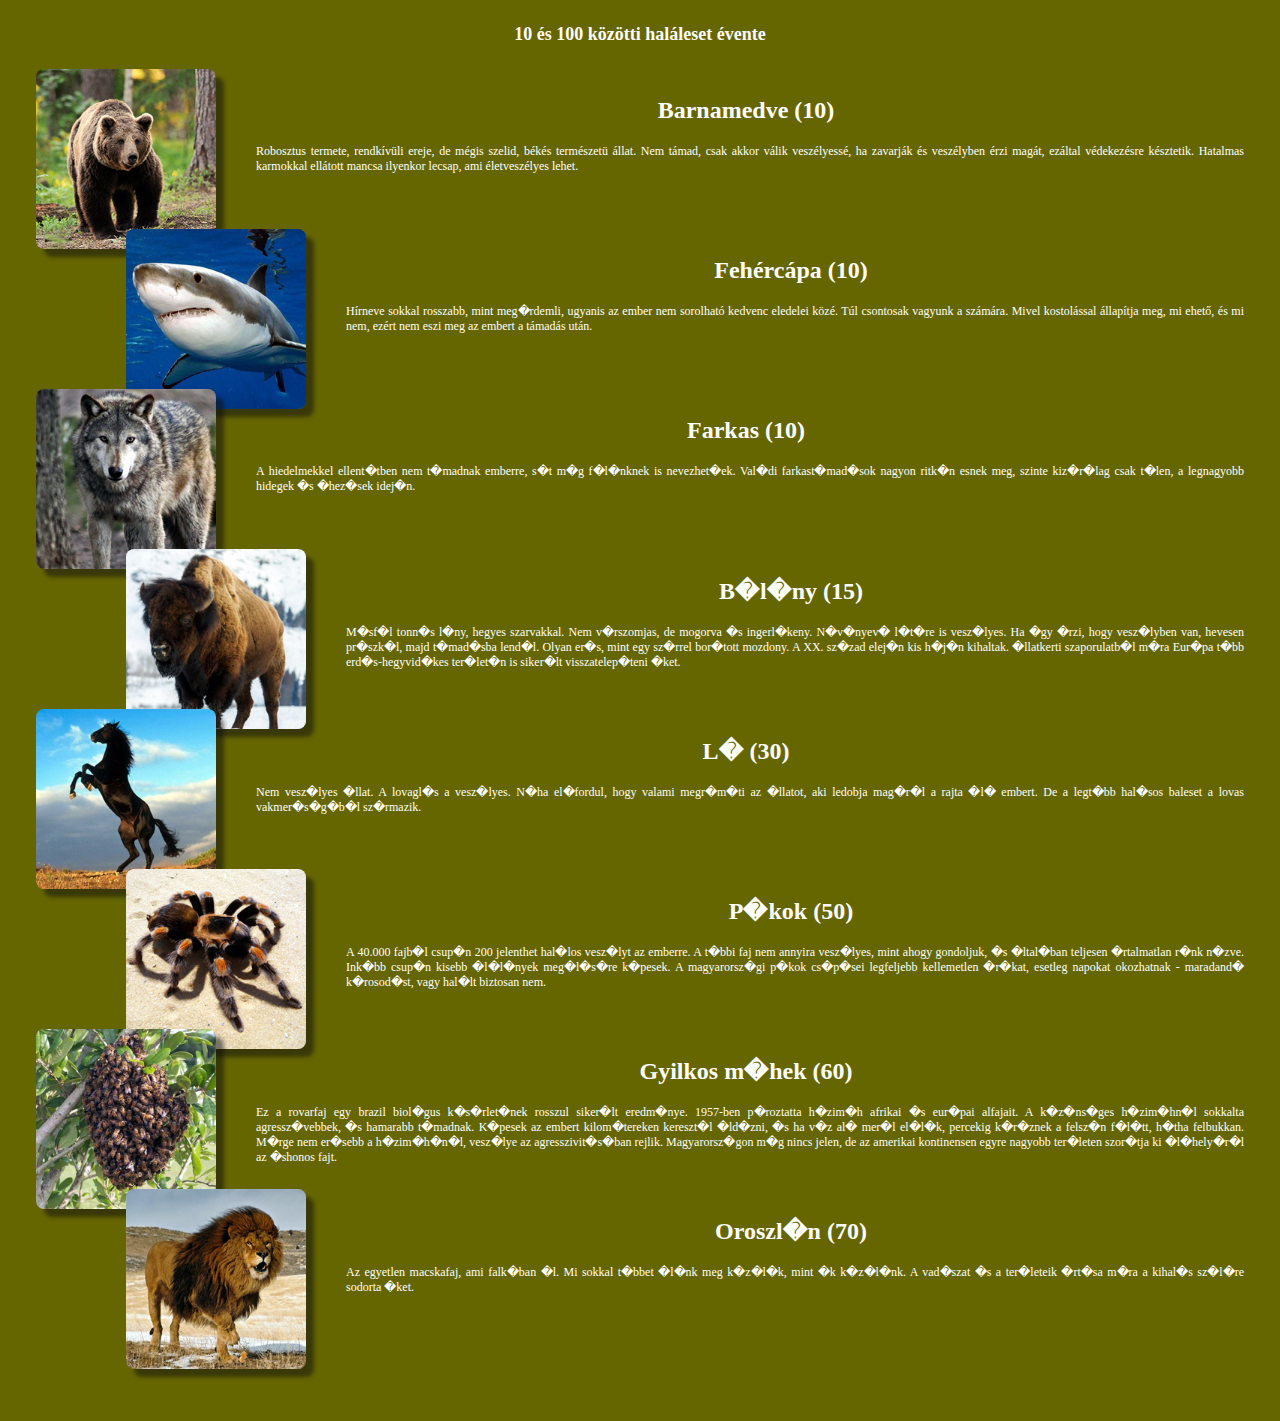
==== 1.htm @ 4e66e091 "first commit" ====
<!DOCTYPE html>
<html>

<head>
    <link type='text/css' rel='stylesheet' href='allat.css'>
    <meta name='robots' content='noindex'>
</head>


<body id='belso' style=' background-color: #660; '>


    <h1>10 és 100 közötti haláleset évente</h1>

    <div id='lista'>

	<div>
		<img src='kep/barnamedve.jpg'>
		<h2>Barnamedve (10)</h2>
		<p>
			Robosztus termete, rendkívüli ereje, de mégis szelid, békés természetü állat. 
			Nem támad, csak akkor válik veszélyessé, ha zavarják és veszélyben érzi magát, 
			ezáltal védekezésre késztetik. Hatalmas karmokkal ellátott mancsa ilyenkor 
			lecsap, ami életveszélyes lehet.
		</p>
	</div>

	<div>
		<img src='kep/fehercapa.jpg'>
		<h2>Fehércápa (10)</h2>
		<p>
			Hírneve sokkal rosszabb, mint meg�rdemli, ugyanis az ember nem sorolható kedvenc 
			eledelei közé. Túl csontosak vagyunk a számára. Mivel kostolással állapítja meg, 
			mi ehető, és mi nem, ezért nem eszi meg az embert a támadás után.
		</p>
	</div>

	<div>
		<img src='kep/farkas.jpg'>
		<h2>Farkas (10)</h2>
		<p>
			A hiedelmekkel ellent�tben nem t�madnak emberre, s�t m�g f�l�nknek is nevezhet�ek.
			Val�di farkast�mad�sok nagyon ritk�n esnek meg, szinte kiz�r�lag csak t�len, a 
			legnagyobb hidegek �s �hez�sek idej�n.
		</p>
	</div>

	<div>
		<img src='kep/boleny.jpg'>
		<h2>B�l�ny (15)</h2>
		<p>
			M�sf�l tonn�s l�ny, hegyes szarvakkal. Nem v�rszomjas, de mogorva �s ingerl�keny. 
			N�v�nyev� l�t�re is vesz�lyes. Ha �gy �rzi, hogy vesz�lyben van, hevesen pr�szk�l, 
			majd t�mad�sba lend�l. Olyan er�s, mint egy sz�rrel bor�tott mozdony. A XX. sz�zad 
			elej�n kis h�j�n kihaltak. �llatkerti szaporulatb�l m�ra Eur�pa t�bb erd�s-hegyvid�kes
			ter�let�n is siker�lt visszatelep�teni �ket.
 		</p>
	</div>

	<div>
		<img src='kep/lo.jpg'>
		<h2>L� (30)</h2>
		<p>
			Nem vesz�lyes �llat. A lovagl�s a vesz�lyes. N�ha el�fordul, hogy valami megr�m�ti 
			az �llatot, aki ledobja mag�r�l a rajta �l� embert. De a legt�bb hal�sos baleset a 
			lovas vakmer�s�g�b�l sz�rmazik.
		</p>
	</div>

	<div>
		<img src='kep/pok.jpg'>
		<h2>P�kok (50)</h2>
		<p>
			A 40.000 fajb�l csup�n 200 jelenthet hal�los vesz�lyt az emberre. A t�bbi faj nem 
			annyira vesz�lyes, mint ahogy gondoljuk, �s �ltal�ban teljesen �rtalmatlan r�nk 
			n�zve. Ink�bb csup�n kisebb �l�l�nyek meg�l�s�re k�pesek. A magyarorsz�gi p�kok 
			cs�p�sei legfeljebb kellemetlen �r�kat, esetleg napokat okozhatnak - maradand� 
			k�rosod�st, vagy hal�lt biztosan nem.
		</p>
	</div>

	<div>
		<img src='kep/mehek.jpg'>
		<h2>Gyilkos m�hek (60)</h2>
		<p>
			Ez a rovarfaj egy brazil biol�gus k�s�rlet�nek rosszul siker�lt eredm�nye. 1957-ben 
			p�roztatta h�zim�h afrikai �s eur�pai alfajait. A k�z�ns�ges h�zim�hn�l sokkalta 
			agressz�vebbek, �s hamarabb t�madnak. K�pesek az embert kilom�tereken kereszt�l 
			�ld�zni, �s ha v�z al� mer�l el�l�k, percekig k�r�znek a felsz�n f�l�tt, h�tha 
			felbukkan. M�rge nem er�sebb a h�zim�h�n�l, vesz�lye az agresszivit�s�ban rejlik.
			Magyarorsz�gon m�g nincs jelen, de az amerikai kontinensen egyre nagyobb ter�leten 
			szor�tja ki �l�hely�r�l az �shonos fajt.
		</p>
	</div>

	<div>
		<img src='kep/oroszlan.jpg'>
		<h2>Oroszl�n (70)</h2>
		<p>
			Az egyetlen macskafaj, ami falk�ban �l. Mi sokkal t�bbet �l�nk meg k�z�l�k, mint �k
			k�z�l�nk. A vad�szat �s a ter�leteik �rt�sa m�ra a kihal�s sz�l�re sodorta �ket.
		</p>
	</div>

    </div>

</body>

</html>
---- allat.css ----
/* * *  K�ls� keret form�z�sa  * * */


    body
    {
	font-family       :  Verdana             ;
	text-align        :  center              ;
    }

    div#keret
    {
	width             : 1116px               ;
    }

    div#keret h1
    {
	margin-bottom     :  0                   ;
	font-size         : 24px                 ;
	color             : #AA0000              ;
    }

    div#keret h2
    {
	margin            :  8px 0 24px 0        ;
	font-size         : 18px                 ;
	color             : #550000              ;
    }

    a
    {
	text-decoration   :  none                ;
    }

    .ful
    {
	float             :  left                ;
	width             :  120px               ;
	height            :   36px               ;
	margin            :  0 2px               ;
	border-radius     :  16px 16px 0 0       ;
	text-align        :  center              ;
	line-height       :  36px                ;
	vertical-align    :  middle              ;
	font-weight       :  bold                ;
	font-size         :  14px                ;
	color             :  #FFF                ;
    }

    iframe
    {
	border-radius     :  0 0 0 32px          ;  webkit-border-radius: 0 0 0 32px ;  -moz-border-radius: 0 0 0 32px ;
    }



/* * *  Bels� keret form�z�sa  * * */


    body#belso
    {
	margin            :  24px 36px 72px 36px ;
	padding           :  0px                 ;
	text-align        :  left                ;
	font-size         :  12px                ;
	color             :  #FFF                ;
    }

    body#belso h1
    {
	margin            :  24px                ;
	text-align        :  center              ;
	font-size         :  18px                ;
    }

    body#belso h2
    {
	text-align        :  center              ;
	font-size         :  24px                ;
    }



/* * *  Bels� keret: lista �s k�pek-bekezd�sek form�z�sa  * * */


    body#belso div#lista ul
    {
	text-align        :  justify             ;
	margin            :  24px 72px 48px 48px ;
	font-weight       :  bold                ; 
    }

    body#belso div#lista ul li
    {
	margin-bottom     :    8px               ; 
    }

    body#belso div#lista div:nth-child(odd)
    {
	height            :  160px               ;
	margin-left       :    0px               ;
    }

    body#belso div#lista div:nth-child(even)
    {
	height            :  160px               ;
	margin-left       :   90px               ;
    }

    body#belso div#lista div img
    {
	width             :  180px               ;
	height            :  180px               ;
	border-radius     :  8px                 ;
	box-shadow        :  8px 8px 4px #1118   ;
    }

    body#belso div#lista div h2
    {
	margin-top        : -156px               ;
	margin-left       :  212px               ;
    }

    body#belso div#lista div p
    {
	margin-left       :  220px               ;
	text-align        :  justify             ;
    }
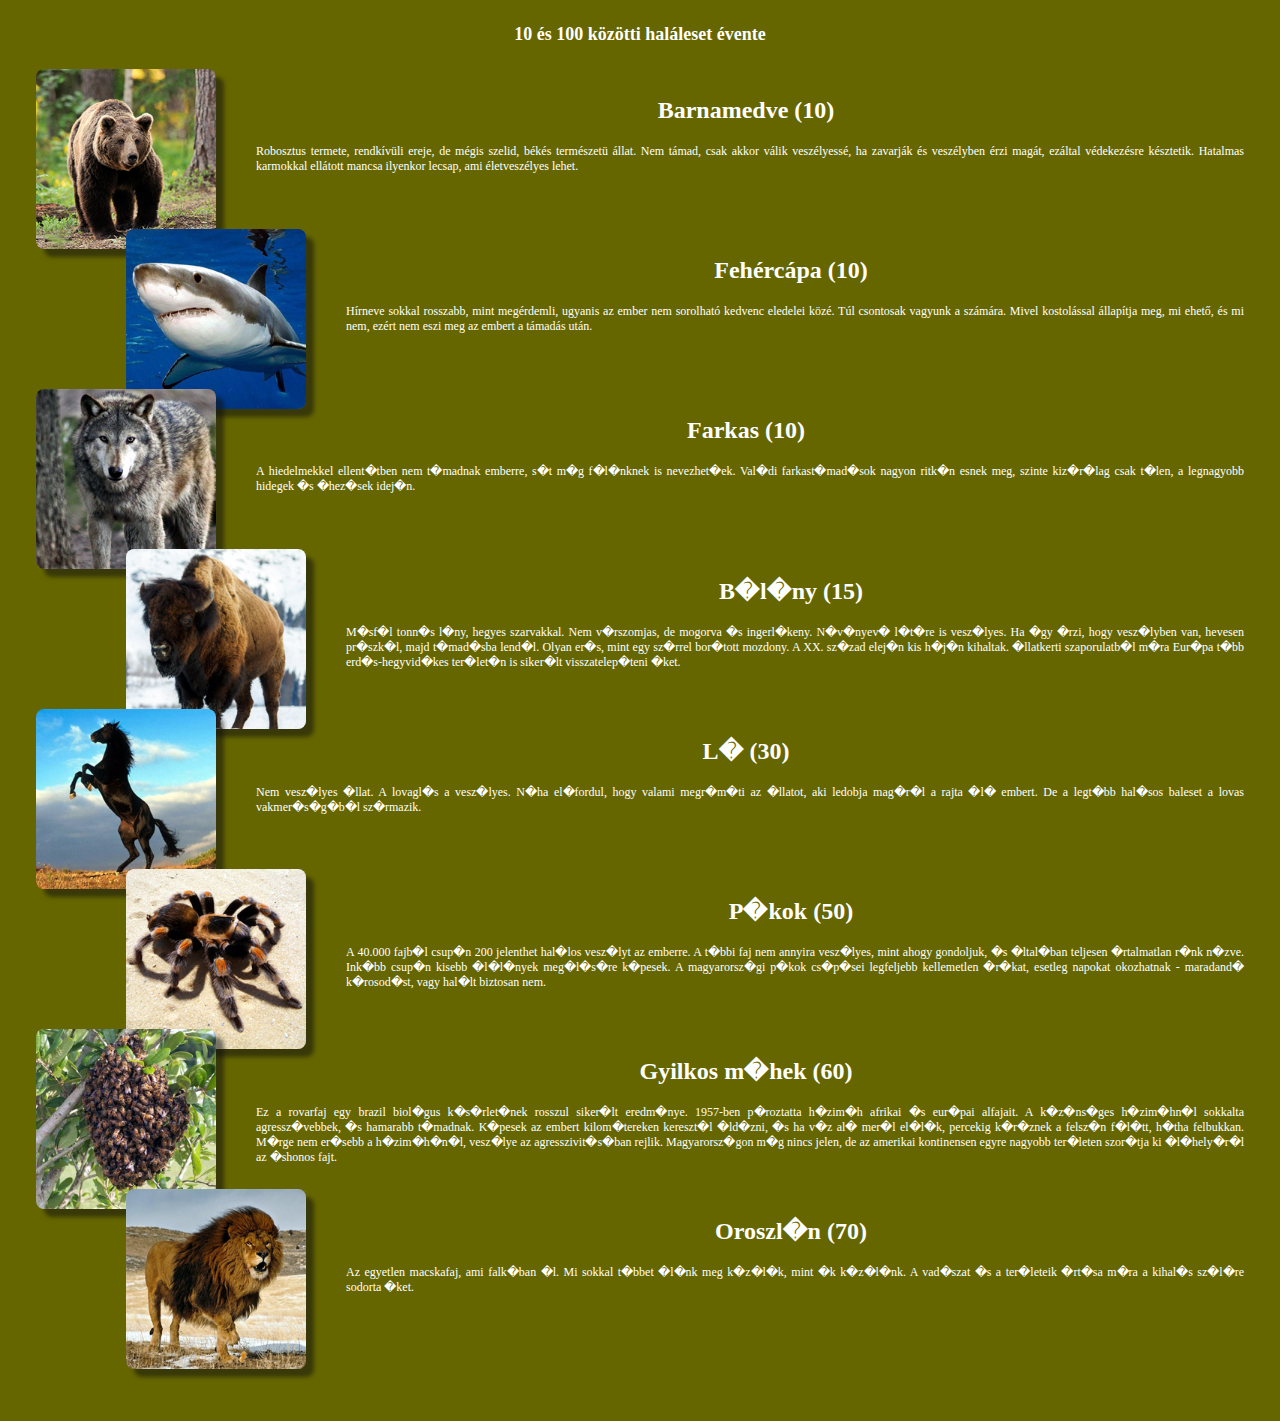
==== commit d74a2beb: "alap" ====
--- a/1.htm
+++ b/1.htm
@@ -29,7 +29,7 @@
 		<img src='kep/fehercapa.jpg'>
 		<h2>Fehércápa (10)</h2>
 		<p>
-			Hírneve sokkal rosszabb, mint meg�rdemli, ugyanis az ember nem sorolható kedvenc 
+			Hírneve sokkal rosszabb, mint megérdemli, ugyanis az ember nem sorolható kedvenc 
 			eledelei közé. Túl csontosak vagyunk a számára. Mivel kostolással állapítja meg, 
 			mi ehető, és mi nem, ezért nem eszi meg az embert a támadás után.
 		</p>
--- a/allat.css
+++ b/allat.css
@@ -5,7 +5,7 @@
     body
     {
 	font-family       :  Verdana             ;
-	text-align        :  center              ;
+    text-align        :  center              ;
     }
 
     div#keret
@@ -49,7 +49,7 @@
 
     iframe
     {
-	border-radius     :  0 0 0 32px          ;  webkit-border-radius: 0 0 0 32px ;  -moz-border-radius: 0 0 0 32px ;
+	border-radius     :  0 0 0 32px          ;  border-radius: 0 0 0 32px ;  -moz-border-radius: 0 0 0 32px ;
     }
 
 
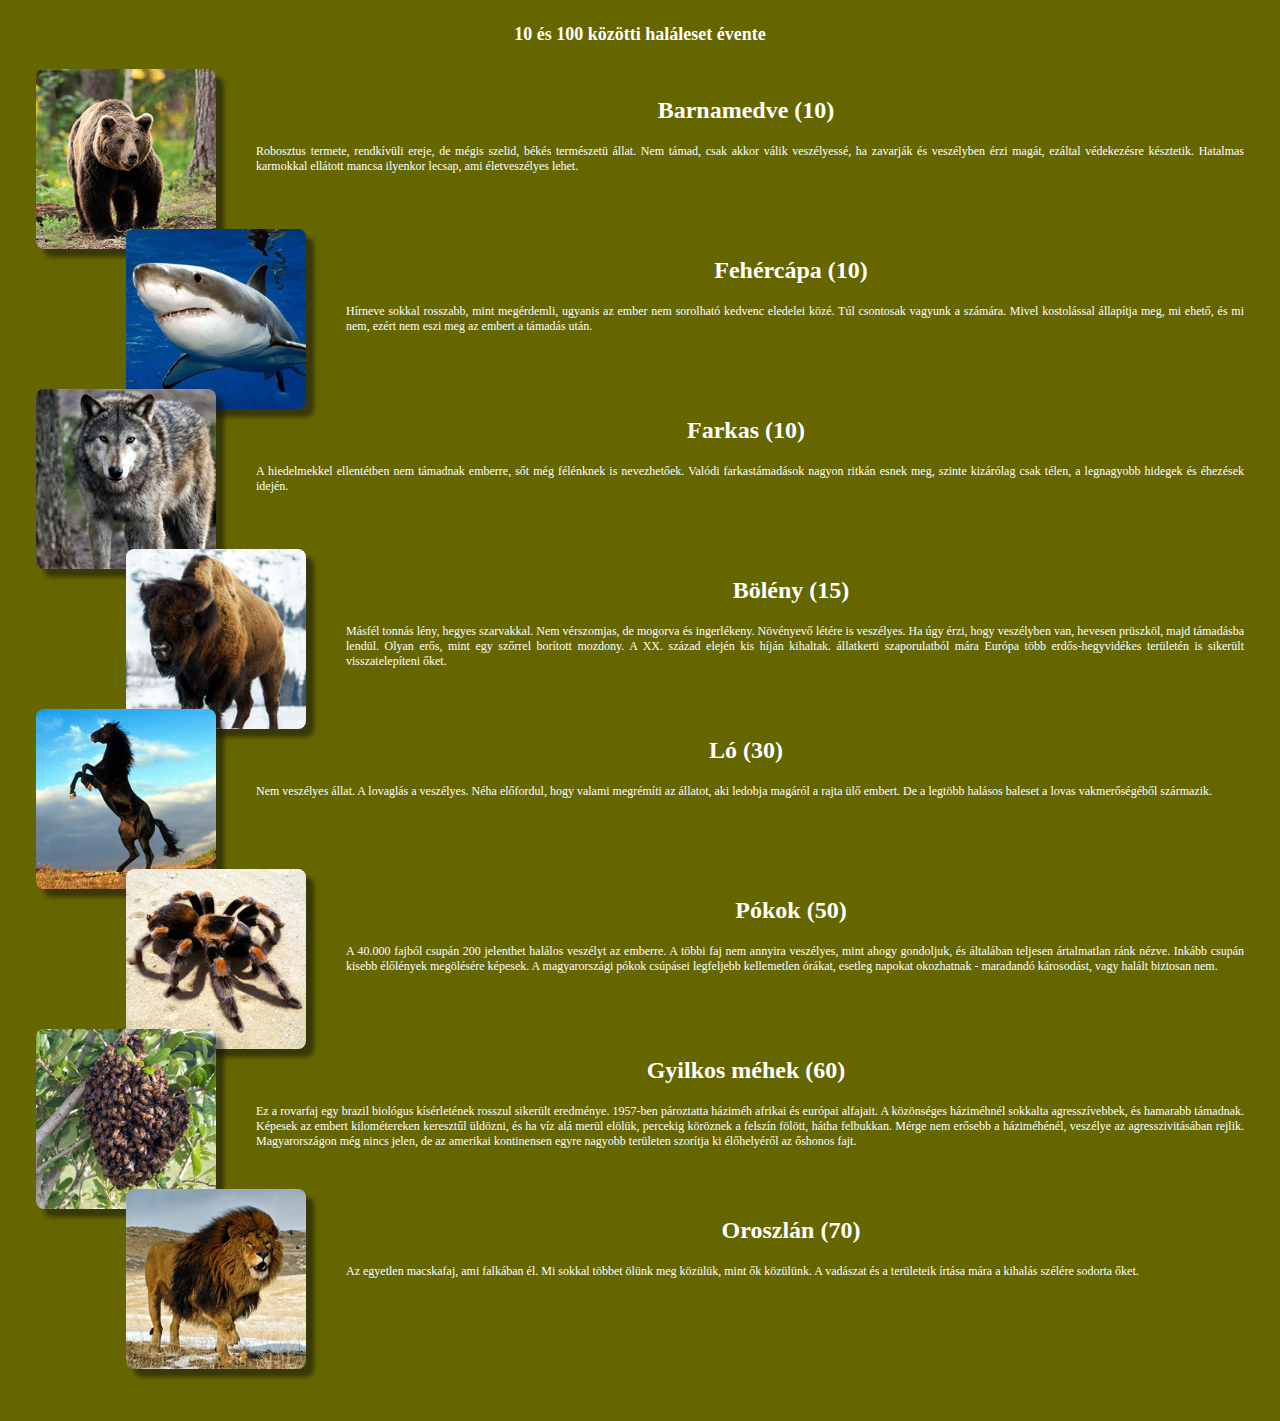
==== commit d4af0d36: "?" ====
--- a/1.htm
+++ b/1.htm
@@ -39,66 +39,66 @@
 		<img src='kep/farkas.jpg'>
 		<h2>Farkas (10)</h2>
 		<p>
-			A hiedelmekkel ellent�tben nem t�madnak emberre, s�t m�g f�l�nknek is nevezhet�ek.
-			Val�di farkast�mad�sok nagyon ritk�n esnek meg, szinte kiz�r�lag csak t�len, a 
-			legnagyobb hidegek �s �hez�sek idej�n.
+			A hiedelmekkel ellentétben nem támadnak emberre, sőt még félénknek is nevezhetőek.
+			Valódi farkastámadások nagyon ritkán esnek meg, szinte kizárólag csak télen, a 
+			legnagyobb hidegek és éhezések idején.
 		</p>
 	</div>
 
 	<div>
 		<img src='kep/boleny.jpg'>
-		<h2>B�l�ny (15)</h2>
+		<h2>Bölény (15)</h2>
 		<p>
-			M�sf�l tonn�s l�ny, hegyes szarvakkal. Nem v�rszomjas, de mogorva �s ingerl�keny. 
-			N�v�nyev� l�t�re is vesz�lyes. Ha �gy �rzi, hogy vesz�lyben van, hevesen pr�szk�l, 
-			majd t�mad�sba lend�l. Olyan er�s, mint egy sz�rrel bor�tott mozdony. A XX. sz�zad 
-			elej�n kis h�j�n kihaltak. �llatkerti szaporulatb�l m�ra Eur�pa t�bb erd�s-hegyvid�kes
-			ter�let�n is siker�lt visszatelep�teni �ket.
+			Másfél tonnás lény, hegyes szarvakkal. Nem vérszomjas, de mogorva és ingerlékeny. 
+			Növényevő létére is veszélyes. Ha úgy érzi, hogy veszélyben van, hevesen prüszköl, 
+			majd támadásba lendül. Olyan erős, mint egy szőrrel borított mozdony. A XX. század 
+			elején kis híján kihaltak. állatkerti szaporulatból mára Európa több erdős-hegyvidékes
+			területén is sikerült visszatelepíteni őket.
  		</p>
 	</div>
 
 	<div>
 		<img src='kep/lo.jpg'>
-		<h2>L� (30)</h2>
+		<h2>Ló (30)</h2>
 		<p>
-			Nem vesz�lyes �llat. A lovagl�s a vesz�lyes. N�ha el�fordul, hogy valami megr�m�ti 
-			az �llatot, aki ledobja mag�r�l a rajta �l� embert. De a legt�bb hal�sos baleset a 
-			lovas vakmer�s�g�b�l sz�rmazik.
+			Nem veszélyes állat. A lovaglás a veszélyes. Néha előfordul, hogy valami megrémíti 
+			az állatot, aki ledobja magáról a rajta ülő embert. De a legtöbb halásos baleset a 
+			lovas vakmerőségéből származik.
 		</p>
 	</div>
 
 	<div>
 		<img src='kep/pok.jpg'>
-		<h2>P�kok (50)</h2>
+		<h2>Pókok (50)</h2>
 		<p>
-			A 40.000 fajb�l csup�n 200 jelenthet hal�los vesz�lyt az emberre. A t�bbi faj nem 
-			annyira vesz�lyes, mint ahogy gondoljuk, �s �ltal�ban teljesen �rtalmatlan r�nk 
-			n�zve. Ink�bb csup�n kisebb �l�l�nyek meg�l�s�re k�pesek. A magyarorsz�gi p�kok 
-			cs�p�sei legfeljebb kellemetlen �r�kat, esetleg napokat okozhatnak - maradand� 
-			k�rosod�st, vagy hal�lt biztosan nem.
+			A 40.000 fajból csupán 200 jelenthet halálos veszélyt az emberre. A többi faj nem 
+			annyira veszélyes, mint ahogy gondoljuk, és általában teljesen ártalmatlan ránk 
+			nézve. Inkább csupán kisebb élőlények megölésére képesek. A magyarországi pókok 
+			csúpásei legfeljebb kellemetlen órákat, esetleg napokat okozhatnak - maradandó 
+			károsodást, vagy halált biztosan nem.
 		</p>
 	</div>
 
 	<div>
 		<img src='kep/mehek.jpg'>
-		<h2>Gyilkos m�hek (60)</h2>
+		<h2>Gyilkos méhek (60)</h2>
 		<p>
-			Ez a rovarfaj egy brazil biol�gus k�s�rlet�nek rosszul siker�lt eredm�nye. 1957-ben 
-			p�roztatta h�zim�h afrikai �s eur�pai alfajait. A k�z�ns�ges h�zim�hn�l sokkalta 
-			agressz�vebbek, �s hamarabb t�madnak. K�pesek az embert kilom�tereken kereszt�l 
-			�ld�zni, �s ha v�z al� mer�l el�l�k, percekig k�r�znek a felsz�n f�l�tt, h�tha 
-			felbukkan. M�rge nem er�sebb a h�zim�h�n�l, vesz�lye az agresszivit�s�ban rejlik.
-			Magyarorsz�gon m�g nincs jelen, de az amerikai kontinensen egyre nagyobb ter�leten 
-			szor�tja ki �l�hely�r�l az �shonos fajt.
+			Ez a rovarfaj egy brazil biológus kísérletének rosszul sikerült eredménye. 1957-ben 
+			pároztatta háziméh afrikai és európai alfajait. A közönséges háziméhnél sokkalta 
+			agresszívebbek, és hamarabb támadnak. Képesek az embert kilométereken keresztűl 
+			üldözni, és ha víz alá merül elölük, percekig köröznek a felszín fölött, hátha 
+			felbukkan. Mérge nem erősebb a háziméhénél, veszélye az agresszivitásában rejlik.
+			Magyarországon még nincs jelen, de az amerikai kontinensen egyre nagyobb területen 
+			szorítja ki élőhelyéről az őshonos fajt.
 		</p>
 	</div>
 
 	<div>
 		<img src='kep/oroszlan.jpg'>
-		<h2>Oroszl�n (70)</h2>
+		<h2>Oroszlán (70)</h2>
 		<p>
-			Az egyetlen macskafaj, ami falk�ban �l. Mi sokkal t�bbet �l�nk meg k�z�l�k, mint �k
-			k�z�l�nk. A vad�szat �s a ter�leteik �rt�sa m�ra a kihal�s sz�l�re sodorta �ket.
+			Az egyetlen macskafaj, ami falkában él. Mi sokkal többet ölünk meg közülük, mint ők
+			közülünk. A vadászat és a területeik írtása mára a kihalás szélére sodorta őket.
 		</p>
 	</div>
 
